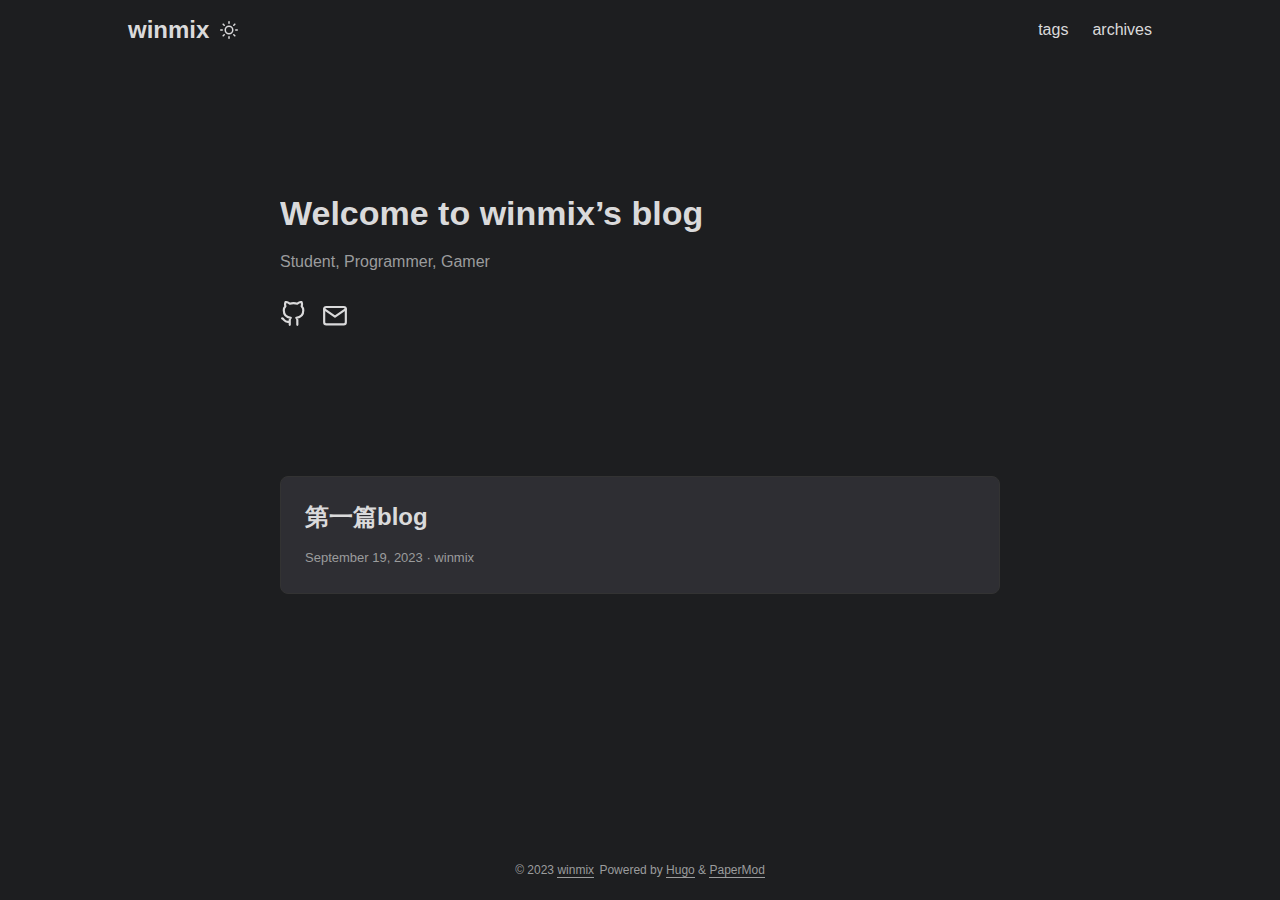
==== index.html @ 39373301 "First" ====
<!DOCTYPE html>
<html lang="en" dir="auto">

<head>
	<meta name="generator" content="Hugo 0.118.2"><meta charset="utf-8">
<meta http-equiv="X-UA-Compatible" content="IE=edge">
<meta name="viewport" content="width=device-width, initial-scale=1, shrink-to-fit=no">
<meta name="robots" content="index, follow">
<title>winmix</title>

<meta name="description" content="">
<meta name="author" content="dae, eeou">
<link rel="canonical" href="/">
<link crossorigin="anonymous" href="/assets/css/stylesheet.5c25c975546c048d1a5600aadb48425ae1bc921a9a18fe67d6955c9535260811.css" integrity="sha256-XCXJdVRsBI0aVgCq20hCWuG8khqaGP5n1pVclTUmCBE=" rel="preload stylesheet" as="style">
<link rel="icon" href="favicon.ico">
<link rel="icon" type="image/png" sizes="16x16" href="favicon-16x16.png">
<link rel="icon" type="image/png" sizes="32x32" href="favicon-32x32.png">
<link rel="apple-touch-icon" href="apple-touch-icon.png">
<link rel="mask-icon" href="safari-pinned-tab.svg">
<meta name="theme-color" content="#2e2e33">
<meta name="msapplication-TileColor" content="#2e2e33">
<link rel="alternate" type="application/rss+xml" href="/index.xml">
<link rel="alternate" type="application/json" href="/index.json">
<noscript>
    <style>
        #theme-toggle,
        .top-link {
            display: none;
        }

    </style>
</noscript><meta property="og:title" content="winmix" />
<meta property="og:description" content="" />
<meta property="og:type" content="website" />
<meta property="og:url" content="/" />

<meta name="twitter:card" content="summary"/>
<meta name="twitter:title" content="winmix"/>
<meta name="twitter:description" content=""/>

<script type="application/ld+json">
{
  "@context": "https://schema.org",
  "@type": "Organization",
  "name": "winmix",
  "url": "",
  "description": "",
  "thumbnailUrl": "favicon.ico",
  "sameAs": [
      "https://github.com/ximniw", "mailto:1005998362@qq.com"
  ]
}
</script>
</head>

<body class="list dark" id="top">
<script>
    if (localStorage.getItem("pref-theme") === "light") {
        document.body.classList.remove('dark')
    }

</script>

<header class="header">
    <nav class="nav">
        <div class="logo">
            <a href="" accesskey="h" title="winmix (Alt + H)">winmix</a>
            <div class="logo-switches">
                <button id="theme-toggle" accesskey="t" title="(Alt + T)">
                    <svg id="moon" xmlns="http://www.w3.org/2000/svg" width="24" height="18" viewBox="0 0 24 24"
                        fill="none" stroke="currentColor" stroke-width="2" stroke-linecap="round"
                        stroke-linejoin="round">
                        <path d="M21 12.79A9 9 0 1 1 11.21 3 7 7 0 0 0 21 12.79z"></path>
                    </svg>
                    <svg id="sun" xmlns="http://www.w3.org/2000/svg" width="24" height="18" viewBox="0 0 24 24"
                        fill="none" stroke="currentColor" stroke-width="2" stroke-linecap="round"
                        stroke-linejoin="round">
                        <circle cx="12" cy="12" r="5"></circle>
                        <line x1="12" y1="1" x2="12" y2="3"></line>
                        <line x1="12" y1="21" x2="12" y2="23"></line>
                        <line x1="4.22" y1="4.22" x2="5.64" y2="5.64"></line>
                        <line x1="18.36" y1="18.36" x2="19.78" y2="19.78"></line>
                        <line x1="1" y1="12" x2="3" y2="12"></line>
                        <line x1="21" y1="12" x2="23" y2="12"></line>
                        <line x1="4.22" y1="19.78" x2="5.64" y2="18.36"></line>
                        <line x1="18.36" y1="5.64" x2="19.78" y2="4.22"></line>
                    </svg>
                </button>
            </div>
        </div>
        <ul id="menu">
            <li>
                <a href="/tags/" title="tags">
                    <span>tags</span>
                </a>
            </li>
            <li>
                <a href="/archives/" title="archives">
                    <span>archives</span>
                </a>
            </li>
        </ul>
    </nav>
</header>
<main class="main"> 
<article class="first-entry home-info">
    <header class="entry-header">
        <h1>Welcome to winmix&rsquo;s blog</h1>
    </header>
    <div class="entry-content">
        Student, Programmer, Gamer
    </div>
    <footer class="entry-footer">
        <div class="social-icons">
    <a href="https://github.com/ximniw" target="_blank" rel="noopener noreferrer me" title="Github">
        <svg xmlns="http://www.w3.org/2000/svg" viewBox="0 0 24 24" fill="none" stroke="currentColor" stroke-width="2"
    stroke-linecap="round" stroke-linejoin="round">
    <path
        d="M9 19c-5 1.5-5-2.5-7-3m14 6v-3.87a3.37 3.37 0 0 0-.94-2.61c3.14-.35 6.44-1.54 6.44-7A5.44 5.44 0 0 0 20 4.77 5.07 5.07 0 0 0 19.91 1S18.73.65 16 2.48a13.38 13.38 0 0 0-7 0C6.27.65 5.09 1 5.09 1A5.07 5.07 0 0 0 5 4.77a5.44 5.44 0 0 0-1.5 3.78c0 5.42 3.3 6.61 6.44 7A3.37 3.37 0 0 0 9 18.13V22">
    </path>
</svg>
    </a>
    <a href="mailto:1005998362@qq.com" target="_blank" rel="noopener noreferrer me" title="Email">
        <svg xmlns="http://www.w3.org/2000/svg" viewBox="0 0 24 21" fill="none" stroke="currentColor" stroke-width="2"
    stroke-linecap="round" stroke-linejoin="round">
    <path d="M4 4h16c1.1 0 2 .9 2 2v12c0 1.1-.9 2-2 2H4c-1.1 0-2-.9-2-2V6c0-1.1.9-2 2-2z"></path>
    <polyline points="22,6 12,13 2,6"></polyline>
</svg>
    </a>
</div>

    </footer>
</article>

<article class="post-entry"> 
  <header class="entry-header">
    <h2>第一篇blog
    </h2>
  </header>
  <div class="entry-content">
    <p></p>
  </div>
  <footer class="entry-footer"><span title='2023-09-19 11:20:44 +0800 CST'>September 19, 2023</span>&nbsp;·&nbsp;winmix</footer>
  <a class="entry-link" aria-label="post link to 第一篇blog" href="/posts/first/"></a>
</article>
    </main>
    
<footer class="footer">
    <span>&copy; 2023 <a href="">winmix</a></span>
    <span>
        Powered by
        <a href="https://gohugo.io/" rel="noopener noreferrer" target="_blank">Hugo</a> &
        <a href="https://github.com/adityatelange/hugo-PaperMod/" rel="noopener" target="_blank">PaperMod</a>
    </span>
</footer>
<a href="#top" aria-label="go to top" title="Go to Top (Alt + G)" class="top-link" id="top-link" accesskey="g">
    <svg xmlns="http://www.w3.org/2000/svg" viewBox="0 0 12 6" fill="currentColor">
        <path d="M12 6H0l6-6z" />
    </svg>
</a><!DOCTYPE html>
<html lang="en">
<head>
  <meta charset="UTF-8">
  <meta name="viewport" content="width=device-width, initial-scale=1.0">
  <title>Document</title>
</head>
<body>
  
</body>
</html>


<script>
    let menu = document.getElementById('menu')
    if (menu) {
        menu.scrollLeft = localStorage.getItem("menu-scroll-position");
        menu.onscroll = function () {
            localStorage.setItem("menu-scroll-position", menu.scrollLeft);
        }
    }

    document.querySelectorAll('a[href^="#"]').forEach(anchor => {
        anchor.addEventListener("click", function (e) {
            e.preventDefault();
            var id = this.getAttribute("href").substr(1);
            if (!window.matchMedia('(prefers-reduced-motion: reduce)').matches) {
                document.querySelector(`[id='${decodeURIComponent(id)}']`).scrollIntoView({
                    behavior: "smooth"
                });
            } else {
                document.querySelector(`[id='${decodeURIComponent(id)}']`).scrollIntoView();
            }
            if (id === "top") {
                history.replaceState(null, null, " ");
            } else {
                history.pushState(null, null, `#${id}`);
            }
        });
    });

</script>
<script>
    var mybutton = document.getElementById("top-link");
    window.onscroll = function () {
        if (document.body.scrollTop > 800 || document.documentElement.scrollTop > 800) {
            mybutton.style.visibility = "visible";
            mybutton.style.opacity = "1";
        } else {
            mybutton.style.visibility = "hidden";
            mybutton.style.opacity = "0";
        }
    };

</script>
<script>
    document.getElementById("theme-toggle").addEventListener("click", () => {
        if (document.body.className.includes("dark")) {
            document.body.classList.remove('dark');
            localStorage.setItem("pref-theme", 'light');
        } else {
            document.body.classList.add('dark');
            localStorage.setItem("pref-theme", 'dark');
        }
    })

</script>
</body>

</html>
---- assets/css/stylesheet.5c25c975546c048d1a5600aadb48425ae1bc921a9a18fe67d6955c9535260811.css ----
/*
  PaperMod v7
  License: MIT https://github.com/adityatelange/hugo-PaperMod/blob/master/LICENSE
  Copyright (c) 2020 nanxiaobei and adityatelange
  Copyright (c) 2021-2023 adityatelange
*/
:root{--gap:24px;--content-gap:20px;--nav-width:1024px;--main-width:720px;--header-height:60px;--footer-height:60px;--radius:8px;--theme:rgb(255, 255, 255);--entry:rgb(255, 255, 255);--primary:rgb(30, 30, 30);--secondary:rgb(108, 108, 108);--tertiary:rgb(214, 214, 214);--content:rgb(31, 31, 31);--hljs-bg:rgb(28, 29, 33);--code-bg:rgb(245, 245, 245);--border:rgb(238, 238, 238)}.dark{--theme:rgb(29, 30, 32);--entry:rgb(46, 46, 51);--primary:rgb(218, 218, 219);--secondary:rgb(155, 156, 157);--tertiary:rgb(65, 66, 68);--content:rgb(196, 196, 197);--hljs-bg:rgb(46, 46, 51);--code-bg:rgb(55, 56, 62);--border:rgb(51, 51, 51)}.list{background:var(--code-bg)}.dark.list{background:var(--theme)}*,::after,::before{box-sizing:border-box}html{-webkit-tap-highlight-color:transparent;overflow-y:scroll;-webkit-text-size-adjust:100%;text-size-adjust:100%}a,button,body,h1,h2,h3,h4,h5,h6{color:var(--primary)}body{font-family:-apple-system,BlinkMacSystemFont,segoe ui,Roboto,Oxygen,Ubuntu,Cantarell,open sans,helvetica neue,sans-serif;font-size:18px;line-height:1.6;word-break:break-word;background:var(--theme)}article,aside,figcaption,figure,footer,header,hgroup,main,nav,section,table{display:block}h1,h2,h3,h4,h5,h6{line-height:1.2}h1,h2,h3,h4,h5,h6,p{margin-top:0;margin-bottom:0}ul{padding:0}a{text-decoration:none}body,figure,ul{margin:0}table{width:100%;border-collapse:collapse;border-spacing:0;overflow-x:auto;word-break:keep-all}button,input,textarea{padding:0;font:inherit;background:0 0;border:0}input,textarea{outline:0}button,input[type=button],input[type=submit]{cursor:pointer}input:-webkit-autofill,textarea:-webkit-autofill{box-shadow:0 0 0 50px var(--theme)inset}img{display:block;max-width:100%}.not-found{position:absolute;left:0;right:0;display:flex;align-items:center;justify-content:center;height:80%;font-size:160px;font-weight:700}.archive-posts{width:100%;font-size:16px}.archive-year{margin-top:40px}.archive-year:not(:last-of-type){border-bottom:2px solid var(--border)}.archive-month{display:flex;align-items:flex-start;padding:10px 0}.archive-month-header{margin:25px 0;width:200px}.archive-month:not(:last-of-type){border-bottom:1px solid var(--border)}.archive-entry{position:relative;padding:5px;margin:10px 0}.archive-entry-title{margin:5px 0;font-weight:400}.archive-count,.archive-meta{color:var(--secondary);font-size:14px}.footer,.top-link{font-size:12px;color:var(--secondary)}.footer{max-width:calc(var(--main-width) + var(--gap) * 2);margin:auto;padding:calc((var(--footer-height) - var(--gap))/2)var(--gap);text-align:center;line-height:24px}.footer span{margin-inline-start:1px;margin-inline-end:1px}.footer span:last-child{white-space:nowrap}.footer a{color:inherit;border-bottom:1px solid var(--secondary)}.footer a:hover{border-bottom:1px solid var(--primary)}.top-link{visibility:hidden;position:fixed;bottom:60px;right:30px;z-index:99;background:var(--tertiary);width:42px;height:42px;padding:12px;border-radius:64px;transition:visibility .5s,opacity .8s linear}.top-link,.top-link svg{filter:drop-shadow(0 0 0 var(--theme))}.footer a:hover,.top-link:hover{color:var(--primary)}.top-link:focus,#theme-toggle:focus{outline:0}.nav{display:flex;flex-wrap:wrap;justify-content:space-between;max-width:calc(var(--nav-width) + var(--gap) * 2);margin-inline-start:auto;margin-inline-end:auto;line-height:var(--header-height)}.nav a{display:block}.logo,#menu{display:flex;margin:auto var(--gap)}.logo{flex-wrap:inherit}.logo a{font-size:24px;font-weight:700}.logo a img,.logo a svg{display:inline;vertical-align:middle;pointer-events:none;transform:translate(0,-10%);border-radius:6px;margin-inline-end:8px}button#theme-toggle{font-size:26px;margin:auto 4px}body.dark #moon{vertical-align:middle;display:none}body:not(.dark) #sun{display:none}#menu{list-style:none;word-break:keep-all;overflow-x:auto;white-space:nowrap}#menu li+li{margin-inline-start:var(--gap)}#menu a{font-size:16px}#menu .active{font-weight:500;border-bottom:2px solid}.lang-switch li,.lang-switch ul,.logo-switches{display:inline-flex;margin:auto 4px}.lang-switch{display:flex;flex-wrap:inherit}.lang-switch a{margin:auto 3px;font-size:16px;font-weight:500}.logo-switches{flex-wrap:inherit}.main{position:relative;min-height:calc(100vh - var(--header-height) - var(--footer-height));max-width:calc(var(--main-width) + var(--gap) * 2);margin:auto;padding:var(--gap)}.page-header h1{font-size:40px}.pagination{display:flex}.pagination a{color:var(--theme);font-size:13px;line-height:36px;background:var(--primary);border-radius:calc(36px/2);padding:0 16px}.pagination .next{margin-inline-start:auto}.social-icons{padding:12px 0}.social-icons a:not(:last-of-type){margin-inline-end:12px}.social-icons a svg{height:26px;width:26px}code{direction:ltr}div.highlight,pre{position:relative}.copy-code{display:none;position:absolute;top:4px;right:4px;color:rgba(255,255,255,.8);background:rgba(78,78,78,.8);border-radius:var(--radius);padding:0 5px;font-size:14px;user-select:none}div.highlight:hover .copy-code,pre:hover .copy-code{display:block}.first-entry{position:relative;display:flex;flex-direction:column;justify-content:center;min-height:320px;margin:var(--gap)0 calc(var(--gap) * 2)}.first-entry .entry-header{overflow:hidden;display:-webkit-box;-webkit-box-orient:vertical;-webkit-line-clamp:3}.first-entry .entry-header h1{font-size:34px;line-height:1.3}.first-entry .entry-content{margin:14px 0;font-size:16px;-webkit-line-clamp:3}.first-entry .entry-footer{font-size:14px}.home-info .entry-content{-webkit-line-clamp:unset}.post-entry{position:relative;margin-bottom:var(--gap);padding:var(--gap);background:var(--entry);border-radius:var(--radius);transition:transform .1s;border:1px solid var(--border)}.post-entry:active{transform:scale(.96)}.tag-entry .entry-cover{display:none}.entry-header h2{font-size:24px;line-height:1.3}.entry-content{margin:8px 0;color:var(--secondary);font-size:14px;line-height:1.6;overflow:hidden;display:-webkit-box;-webkit-box-orient:vertical;-webkit-line-clamp:2}.entry-footer{color:var(--secondary);font-size:13px}.entry-link{position:absolute;left:0;right:0;top:0;bottom:0}.entry-cover,.entry-isdraft{font-size:14px;color:var(--secondary)}.entry-cover{margin-bottom:var(--gap);text-align:center}.entry-cover img{border-radius:var(--radius);pointer-events:none;width:100%;height:auto}.entry-cover a{color:var(--secondary);box-shadow:0 1px 0 var(--primary)}.page-header,.post-header{margin:24px auto var(--content-gap)}.post-title{margin-bottom:2px;font-size:40px}.post-description{margin-top:10px;margin-bottom:5px}.post-meta,.breadcrumbs{color:var(--secondary);font-size:14px;display:flex;flex-wrap:wrap}.post-meta .i18n_list li{display:inline-flex;list-style:none;margin:auto 3px;box-shadow:0 1px 0 var(--secondary)}.breadcrumbs a{font-size:16px}.post-content{color:var(--content)}.post-content h3,.post-content h4,.post-content h5,.post-content h6{margin:24px 0 16px}.post-content h1{margin:40px auto 32px;font-size:40px}.post-content h2{margin:32px auto 24px;font-size:32px}.post-content h3{font-size:24px}.post-content h4{font-size:16px}.post-content h5{font-size:14px}.post-content h6{font-size:12px}.post-content a,.toc a:hover{box-shadow:0 1px;box-decoration-break:clone;-webkit-box-decoration-break:clone}.post-content a code{margin:auto 0;border-radius:0;box-shadow:0 -1px 0 var(--primary)inset}.post-content del{text-decoration:line-through}.post-content dl,.post-content ol,.post-content p,.post-content figure,.post-content ul{margin-bottom:var(--content-gap)}.post-content ol,.post-content ul{padding-inline-start:20px}.post-content li{margin-top:5px}.post-content li p{margin-bottom:0}.post-content dl{display:flex;flex-wrap:wrap;margin:0}.post-content dt{width:25%;font-weight:700}.post-content dd{width:75%;margin-inline-start:0;padding-inline-start:10px}.post-content dd~dd,.post-content dt~dt{margin-top:10px}.post-content table{margin-bottom:32px}.post-content table th,.post-content table:not(.highlighttable,.highlight table,.gist .highlight) td{min-width:80px;padding:12px 8px;line-height:1.5;border-bottom:1px solid var(--border)}.post-content table th{font-size:14px;text-align:start}.post-content table:not(.highlighttable) td code:only-child{margin:auto 0}.post-content .highlight table{border-radius:var(--radius)}.post-content .highlight:not(table){margin:10px auto;background:var(--hljs-bg)!important;border-radius:var(--radius);direction:ltr}.post-content li>.highlight{margin-inline-end:0}.post-content ul pre{margin-inline-start:calc(var(--gap) * -2)}.post-content .highlight pre{margin:0}.post-content .highlighttable{table-layout:fixed}.post-content .highlighttable td:first-child{width:40px}.post-content .highlighttable td .linenodiv{padding-inline-end:0!important}.post-content .highlighttable td .highlight,.post-content .highlighttable td .linenodiv pre{margin-bottom:0}.post-content code{margin:auto 4px;padding:4px 6px;font-size:.78em;line-height:1.5;background:var(--code-bg);border-radius:2px}.post-content pre code{display:block;margin:auto 0;padding:10px;color:#d5d5d6;background:var(--hljs-bg)!important;border-radius:var(--radius);overflow-x:auto;word-break:break-all}.post-content blockquote{margin:20px 0;padding:0 14px;border-inline-start:3px solid var(--primary)}.post-content hr{margin:30px 0;height:2px;background:var(--tertiary);border:0}.post-content iframe{max-width:100%}.post-content img{border-radius:4px;margin:1rem 0}.post-content img[src*="#center"]{margin:1rem auto}.post-content figure.align-center{text-align:center}.post-content figure>figcaption{color:var(--primary);font-size:16px;font-weight:700;margin:8px 0 16px}.post-content figure>figcaption>p{color:var(--secondary);font-size:14px;font-weight:400}.toc{margin:0 2px 40px;border:1px solid var(--border);background:var(--code-bg);border-radius:var(--radius);padding:.4em}.dark .toc{background:var(--entry)}.toc details summary{cursor:zoom-in;margin-inline-start:20px}.toc details[open] summary{cursor:zoom-out}.toc .details{display:inline;font-weight:500}.toc .inner{margin:0 20px;padding:10px 20px}.toc li ul{margin-inline-start:var(--gap)}.toc summary:focus{outline:0}.post-footer{margin-top:56px}.post-tags li{display:inline-block;margin-inline-end:3px;margin-bottom:5px}.post-tags a,.share-buttons,.paginav{border-radius:var(--radius);background:var(--code-bg);border:1px solid var(--border)}.post-tags a{display:block;padding-inline-start:14px;padding-inline-end:14px;color:var(--secondary);font-size:14px;line-height:34px;background:var(--code-bg)}.post-tags a:hover,.paginav a:hover{background:var(--border)}.share-buttons{margin:14px 0;padding-inline-start:var(--radius);display:flex;justify-content:center;overflow-x:auto}.share-buttons a{margin-top:10px}.share-buttons a:not(:last-of-type){margin-inline-end:12px}h1:hover .anchor,h2:hover .anchor,h3:hover .anchor,h4:hover .anchor,h5:hover .anchor,h6:hover .anchor{display:inline-flex;color:var(--secondary);margin-inline-start:8px;font-weight:500;user-select:none}.paginav{margin:10px 0;display:flex;line-height:30px;border-radius:var(--radius)}.paginav a{padding-inline-start:14px;padding-inline-end:14px;border-radius:var(--radius)}.paginav .title{letter-spacing:1px;text-transform:uppercase;font-size:small;color:var(--secondary)}.paginav .prev,.paginav .next{width:50%}.paginav span:hover:not(.title){box-shadow:0 1px}.paginav .next{margin-inline-start:auto;text-align:right}[dir=rtl] .paginav .next{text-align:left}h1>a>svg{display:inline}img.in-text{display:inline;margin:auto}.buttons,.main .profile{display:flex;justify-content:center}.main .profile{align-items:center;min-height:calc(100vh - var(--header-height) - var(--footer-height) - (var(--gap) * 2));text-align:center}.profile .profile_inner h1{padding:12px 0}.profile img{display:inline-table;border-radius:50%}.buttons{flex-wrap:wrap;max-width:400px;margin:0 auto}.button{background:var(--tertiary);border-radius:var(--radius);margin:8px;padding:6px;transition:transform .1s}.button-inner{padding:0 8px}.button:active{transform:scale(.96)}#searchbox input{padding:4px 10px;width:100%;color:var(--primary);font-weight:700;border:2px solid var(--tertiary);border-radius:var(--radius)}#searchbox input:focus{border-color:var(--secondary)}#searchResults li{list-style:none;border-radius:var(--radius);padding:10px;margin:10px 0;position:relative;font-weight:500}#searchResults{margin:10px 0;width:100%}#searchResults li:active{transition:transform .1s;transform:scale(.98)}#searchResults a{position:absolute;width:100%;height:100%;top:0;left:0;outline:none}#searchResults .focus{transform:scale(.98);border:2px solid var(--tertiary)}.terms-tags li{display:inline-block;margin:10px;font-weight:500}.terms-tags a{display:block;padding:3px 10px;background:var(--tertiary);border-radius:6px;transition:transform .1s}.terms-tags a:active{background:var(--tertiary);transform:scale(.96)}.hljs-comment,.hljs-quote{color:#b6b18b}.hljs-deletion,.hljs-name,.hljs-regexp,.hljs-selector-class,.hljs-selector-id,.hljs-tag,.hljs-template-variable,.hljs-variable{color:#eb3c54}.hljs-built_in,.hljs-builtin-name,.hljs-link,.hljs-literal,.hljs-meta,.hljs-number,.hljs-params,.hljs-type{color:#e7ce56}.hljs-attribute{color:#ee7c2b}.hljs-addition,.hljs-bullet,.hljs-string,.hljs-symbol{color:#4fb4d7}.hljs-section,.hljs-title{color:#78bb65}.hljs-keyword,.hljs-selector-tag{color:#b45ea4}.hljs{display:block;overflow-x:auto;background:#1c1d21;color:#c0c5ce;padding:.5em}.hljs-emphasis{font-style:italic}.hljs-strong{font-weight:700}::-webkit-scrollbar-track{background:0 0}.list:not(.dark)::-webkit-scrollbar-track{background:var(--code-bg)}::-webkit-scrollbar-thumb{background:var(--tertiary);border:5px solid var(--theme);border-radius:var(--radius)}.list:not(.dark)::-webkit-scrollbar-thumb{border:5px solid var(--code-bg)}::-webkit-scrollbar-thumb:hover{background:var(--secondary)}::-webkit-scrollbar:not(.highlighttable,.highlight table,.gist .highlight){background:var(--theme)}.post-content .highlighttable td .highlight pre code::-webkit-scrollbar{display:none}.post-content :not(table) ::-webkit-scrollbar-thumb{border:2px solid var(--hljs-bg);background:#717175}.post-content :not(table) ::-webkit-scrollbar-thumb:hover{background:#a3a3a5}.gist table::-webkit-scrollbar-thumb{border:2px solid #fff;background:#adadad}.gist table::-webkit-scrollbar-thumb:hover{background:#707070}.post-content table::-webkit-scrollbar-thumb{border-width:2px}@media screen and (min-width:768px){::-webkit-scrollbar{width:19px;height:11px}}@media screen and (max-width:768px){:root{--gap:14px}.profile img{transform:scale(.85)}.first-entry{min-height:260px}.archive-month{flex-direction:column}.archive-year{margin-top:20px}.footer{padding:calc((var(--footer-height) - var(--gap) - 10px)/2)var(--gap)}}@media screen and (max-width:900px){.list .top-link{transform:translateY(-5rem)}}@media(prefers-reduced-motion){.terms-tags a:active,.button:active,.post-entry:active,.top-link,#searchResults .focus,#searchResults li:active{transform:none}}
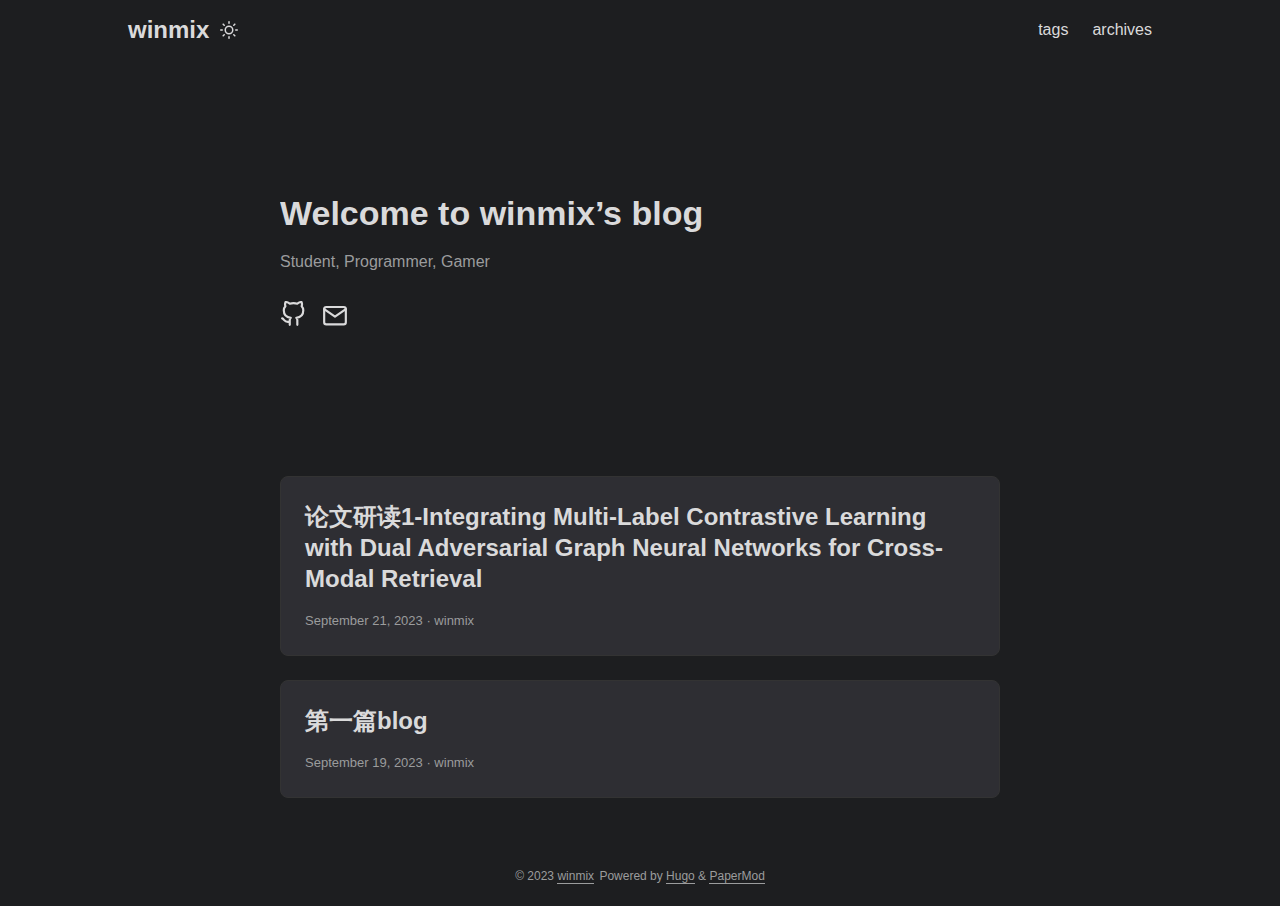
==== commit a4b580a4: "update1" ====
--- a/index.html
+++ b/index.html
@@ -134,6 +134,18 @@
 
 <article class="post-entry"> 
   <header class="entry-header">
+    <h2>论文研读1-Integrating Multi-Label Contrastive Learning with Dual Adversarial Graph Neural Networks for Cross-Modal Retrieval
+    </h2>
+  </header>
+  <div class="entry-content">
+    <p></p>
+  </div>
+  <footer class="entry-footer"><span title='2023-09-21 16:24:43 +0800 CST'>September 21, 2023</span>&nbsp;·&nbsp;winmix</footer>
+  <a class="entry-link" aria-label="post link to 论文研读1-Integrating Multi-Label Contrastive Learning with Dual Adversarial Graph Neural Networks for Cross-Modal Retrieval" href="/posts/%E8%AE%BA%E6%96%87%E7%A0%94%E8%AF%BB1/"></a>
+</article>
+
+<article class="post-entry"> 
+  <header class="entry-header">
     <h2>第一篇blog
     </h2>
   </header>
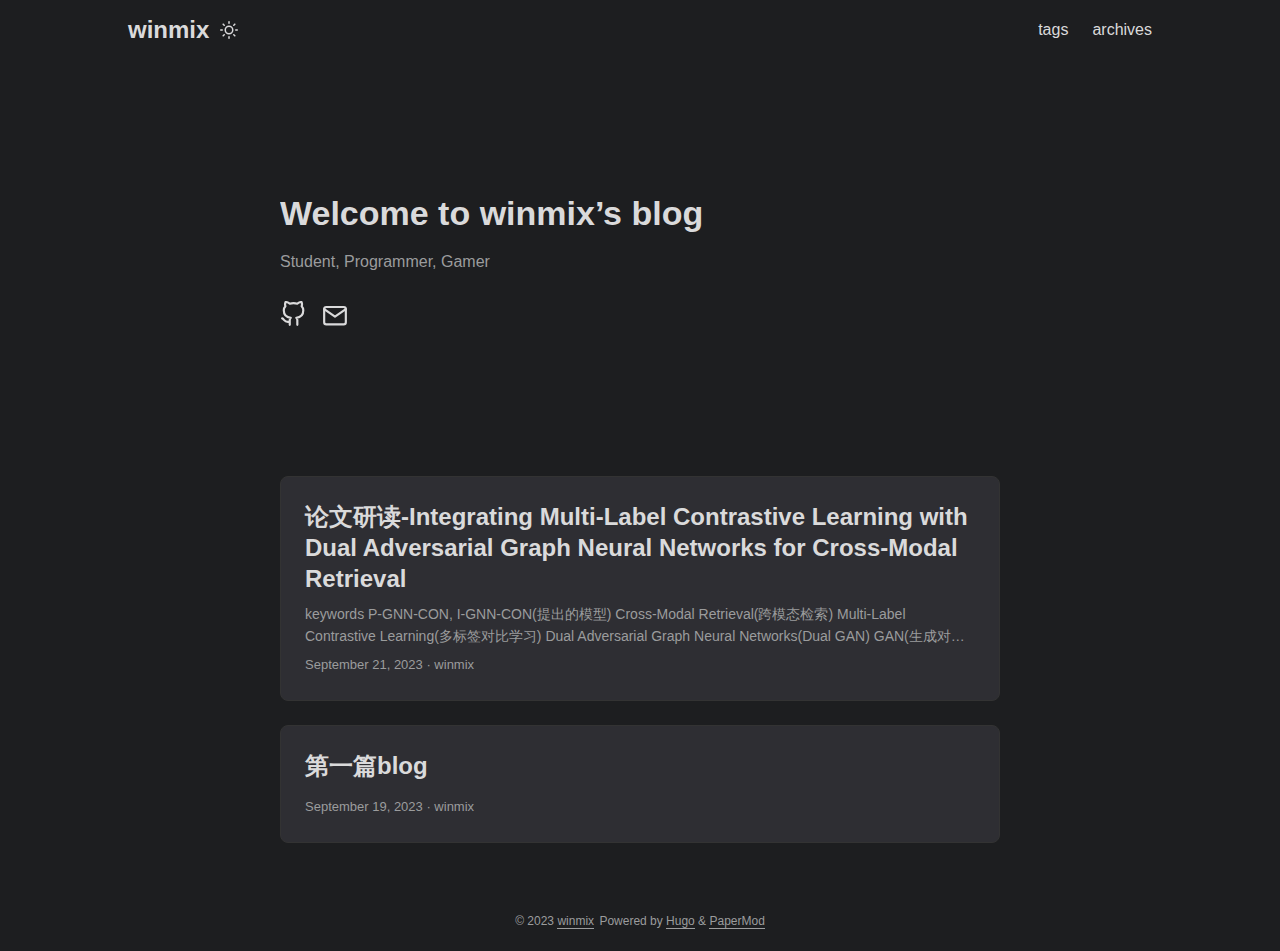
==== commit cd83a166: "2023/9/24-23:45" ====
--- a/index.html
+++ b/index.html
@@ -134,14 +134,18 @@
 
 <article class="post-entry"> 
   <header class="entry-header">
-    <h2>论文研读1-Integrating Multi-Label Contrastive Learning with Dual Adversarial Graph Neural Networks for Cross-Modal Retrieval
+    <h2>论文研读-Integrating Multi-Label Contrastive Learning with Dual Adversarial Graph Neural Networks for Cross-Modal Retrieval
     </h2>
   </header>
   <div class="entry-content">
-    <p></p>
+    <p>keywords P-GNN-CON, I-GNN-CON(提出的模型) Cross-Modal Retrieval(跨模态检索) Multi-Label Contrastive Learning(多标签对比学习) Dual Adversarial Graph Neural Networks(Dual GAN) GAN(生成对抗网络) Generative Adversarial Networks multi-hop Gragh Neural Networks GNN(图神经网络)Graph Neural Networks Background 传统完成跨模态检索任务，通常需要将不同模态的数据映射到同一表征空间，以解决不同模态数据间的差异
+现有方法的缺陷：1）引入损失可能无法消除模态间的差异； 2）实际应用中的数据大多来自单一模态，完整模态数据很稀少，而现有方法大多假定样本的所有模态数据是完整的； 3）忽视了多模态数据的标签间的相关性，不利于建立多模态数据间的语义联系 4）样本被简单分类为0，1，但实际上样本标签的相似度很难完全相同或不同，不适应多标签情况
+要解决的问题：1）消除模态间的差异，从而去除特定模态的信息，完全保留语义信息 2）捕捉了标签的相关性，驱动模型学习判别特征 3） 在标签相似度0和1之间建立离散的模型
+solution 对于问题1：设计了Dual GAN，生成共同表征同时重构一些原始表征，其中生成模型学习多模态联合数据的分布并生成一些伪表征，判别模型学习判断原始表征和伪表征。通过优化对抗损失以去除特定模态特征并保留语义信息； 对于问题2：提出multi-hop Gragh Neural Networks(P-GNN,I-GNN)来生成inter-dependent的标签分类器,用学习到的分类器对Dual GAN生成的共同表征进行分类，来完成端到端训练并利用分类损失帮助模型学习underlying semantic structure 对于问题3：为Multi-label Cross-modal Contrastive Learning提出了新的soft multi-label contrastive loss和soft positive sampling 实现非二元的标签相似度 related work 跨模态检索 学习共同表征的两种方式：
+传统多模态表征学习(Canonical Correlation Analysis (CCA),Joint Representation Learning (JRL)) 深度多模态表征学习(Deep Canonical Correlation Analysis (DCCA),Probabilistic Cross-Modal Embedding (PCME),Multi-modal Robust Learning (MRL)，T2VLAD(完成文本视频检索任务)，Adversarial Cross-Modal Retrieval model (ACMR)，Deep Supervised Cross-modal Retrieval (DSCMR)…) GNN Graph Laplacian:多应用于GNN中 GCN，AGCN，GaAN (图学习)...</p>
   </div>
   <footer class="entry-footer"><span title='2023-09-21 16:24:43 +0800 CST'>September 21, 2023</span>&nbsp;·&nbsp;winmix</footer>
-  <a class="entry-link" aria-label="post link to 论文研读1-Integrating Multi-Label Contrastive Learning with Dual Adversarial Graph Neural Networks for Cross-Modal Retrieval" href="/posts/%E8%AE%BA%E6%96%87%E7%A0%94%E8%AF%BB1/"></a>
+  <a class="entry-link" aria-label="post link to 论文研读-Integrating Multi-Label Contrastive Learning with Dual Adversarial Graph Neural Networks for Cross-Modal Retrieval" href="/posts/%E8%AE%BA%E6%96%87%E7%A0%94%E8%AF%BB1/"></a>
 </article>
 
 <article class="post-entry"> 
